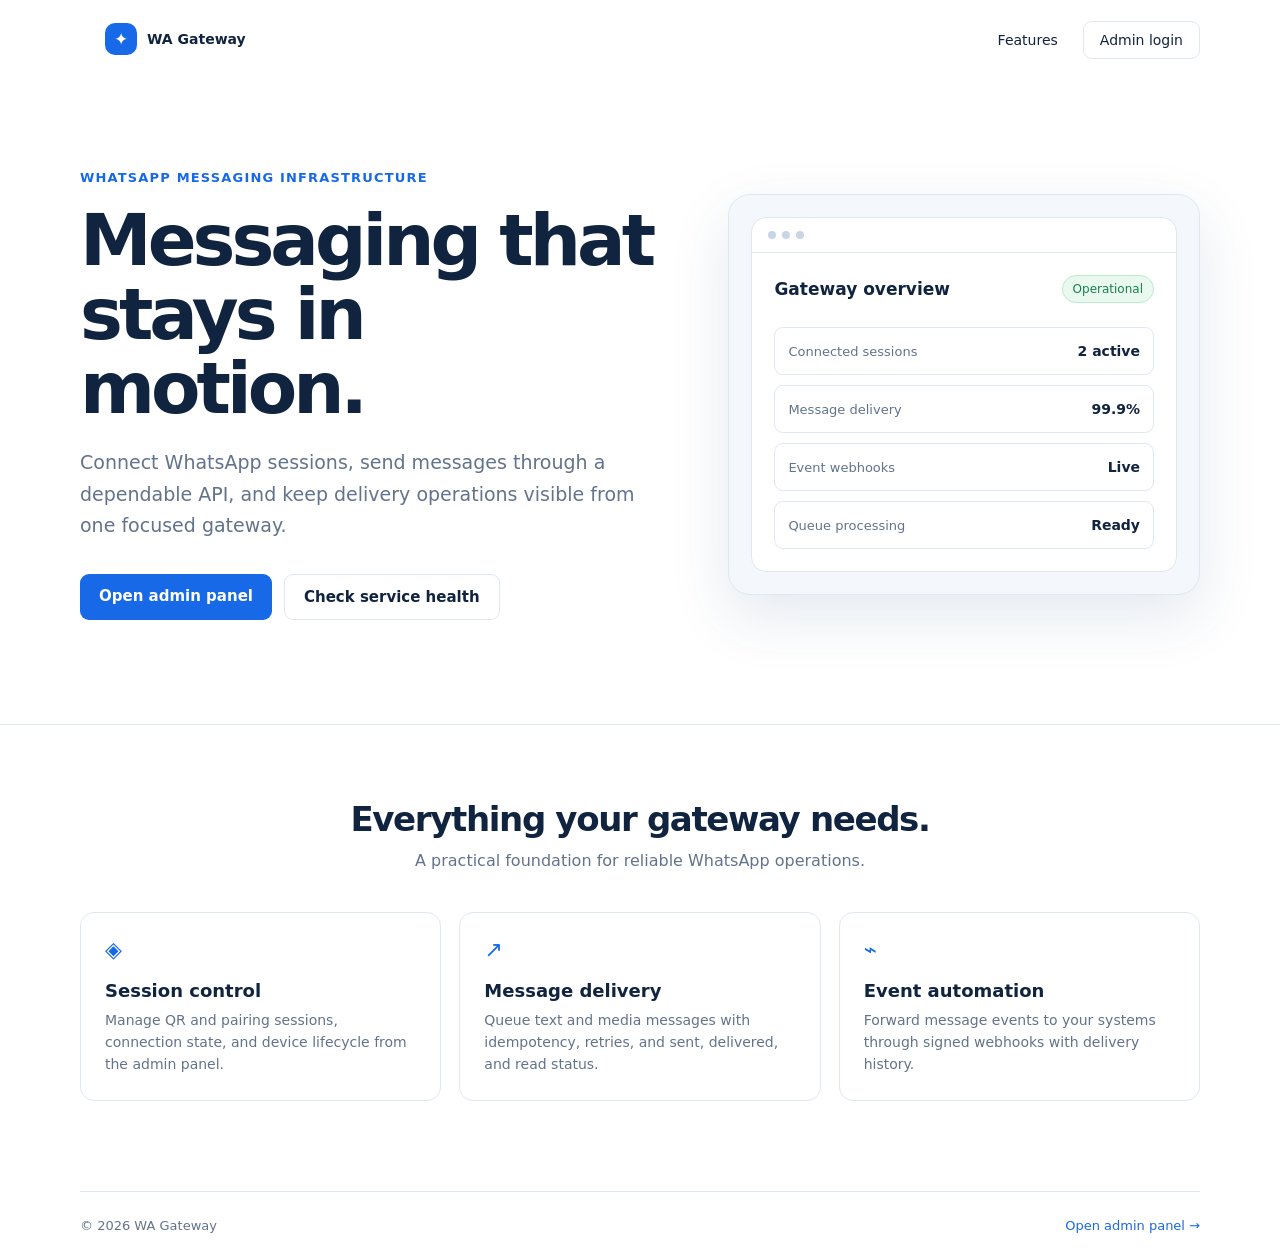
==== internal/landing/index.html @ 8308547a "Add landing page route to public HTTP server" ====
<!doctype html>
<html lang="en">
<head>
  <meta charset="utf-8">
  <meta name="viewport" content="width=device-width, initial-scale=1">
  <meta name="description" content="A reliable WhatsApp gateway for sessions, messaging, webhooks, and queue operations.">
  <title>WA Gateway — WhatsApp messaging infrastructure</title>
  <style>
    :root{color-scheme:light;--ink:#10233f;--muted:#63738b;--blue:#1769e8;--line:#dfe7f1;--soft:#f4f8fd}
    *{box-sizing:border-box}body{margin:0;font-family:Inter,ui-sans-serif,system-ui,-apple-system,BlinkMacSystemFont,"Segoe UI",sans-serif;color:var(--ink);background:#fff}
    .wrap{width:min(1120px,calc(100% - 40px));margin:auto}.nav{height:78px;display:flex;align-items:center;justify-content:space-between}.brand{display:flex;align-items:center;gap:10px;font-weight:750;font-size:18px}.mark{width:32px;height:32px;border-radius:10px;background:var(--blue);color:white;display:grid;place-items:center;font-size:17px}.nav a{color:var(--ink);text-decoration:none;font-size:14px;margin-left:25px}.nav .login{border:1px solid var(--line);padding:10px 16px;border-radius:9px}
    .hero{padding:92px 0 104px;display:grid;grid-template-columns:1.1fr .9fr;gap:72px;align-items:center}.eyebrow{color:var(--blue);font-weight:700;font-size:13px;letter-spacing:.09em;text-transform:uppercase}.hero h1{font-size:clamp(42px,6vw,72px);line-height:1.03;letter-spacing:-.055em;margin:18px 0 22px}.hero p{font-size:19px;line-height:1.65;color:var(--muted);max-width:590px;margin:0}.actions{display:flex;gap:12px;margin-top:32px}.btn{display:inline-block;text-decoration:none;border-radius:9px;padding:13px 19px;font-weight:650;font-size:15px}.primary{background:var(--blue);color:#fff}.secondary{border:1px solid var(--line);color:var(--ink);background:#fff}
    .panel{background:var(--soft);border:1px solid var(--line);border-radius:22px;padding:22px;box-shadow:0 22px 60px rgba(32,78,135,.12)}.window{background:#fff;border:1px solid var(--line);border-radius:15px;overflow:hidden}.windowbar{padding:13px 16px;border-bottom:1px solid var(--line);display:flex;gap:6px}.windowbar i{width:8px;height:8px;border-radius:50%;background:#c9d5e5}.windowbody{padding:22px}.status{display:flex;justify-content:space-between;align-items:center;margin-bottom:24px}.status strong{font-size:17px}.pill{font-size:12px;color:#16804a;background:#e9f9f0;border:1px solid #bcebd0;padding:6px 10px;border-radius:999px}.rows{display:grid;gap:10px}.row{height:48px;border:1px solid var(--line);border-radius:9px;display:flex;align-items:center;justify-content:space-between;padding:0 13px;color:var(--muted);font-size:13px}.row b{color:var(--ink);font-size:14px}.features{border-top:1px solid var(--line);padding:74px 0 90px}.features h2{text-align:center;font-size:34px;letter-spacing:-.04em;margin:0 0 12px}.lead{text-align:center;color:var(--muted);margin:0 auto 42px}.grid{display:grid;grid-template-columns:repeat(3,1fr);gap:18px}.card{border:1px solid var(--line);border-radius:14px;padding:24px}.icon{color:var(--blue);font-size:22px}.card h3{margin:18px 0 8px;font-size:18px}.card p{color:var(--muted);line-height:1.6;margin:0;font-size:14px}.foot{border-top:1px solid var(--line);padding:26px 0;color:var(--muted);font-size:13px;display:flex;justify-content:space-between}.foot a{color:var(--blue);text-decoration:none}@media(max-width:800px){.hero{grid-template-columns:1fr;padding:60px 0 70px;gap:44px}.grid{grid-template-columns:1fr}.nav a:not(.login){display:none}.foot{display:block}.foot a{display:inline-block;margin-top:10px}}
  </style>
</head>
<body>
  <header class="wrap nav"><a class="brand" href="/"><span class="mark">✦</span>WA Gateway</a><nav><a href="#features">Features</a><a href="/admin" class="login">Admin login</a></nav></header>
  <main>
    <section class="wrap hero"><div><div class="eyebrow">WhatsApp messaging infrastructure</div><h1>Messaging that stays in motion.</h1><p>Connect WhatsApp sessions, send messages through a dependable API, and keep delivery operations visible from one focused gateway.</p><div class="actions"><a class="btn primary" href="/admin">Open admin panel</a><a class="btn secondary" href="/health">Check service health</a></div></div><div class="panel"><div class="window"><div class="windowbar"><i></i><i></i><i></i></div><div class="windowbody"><div class="status"><strong>Gateway overview</strong><span class="pill">Operational</span></div><div class="rows"><div class="row"><span>Connected sessions</span><b>2 active</b></div><div class="row"><span>Message delivery</span><b>99.9%</b></div><div class="row"><span>Event webhooks</span><b>Live</b></div><div class="row"><span>Queue processing</span><b>Ready</b></div></div></div></div></div></section>
    <section class="features" id="features"><div class="wrap"><h2>Everything your gateway needs.</h2><p class="lead">A practical foundation for reliable WhatsApp operations.</p><div class="grid"><article class="card"><div class="icon">◈</div><h3>Session control</h3><p>Manage QR and pairing sessions, connection state, and device lifecycle from the admin panel.</p></article><article class="card"><div class="icon">↗</div><h3>Message delivery</h3><p>Queue text and media messages with idempotency, retries, and sent, delivered, and read status.</p></article><article class="card"><div class="icon">⌁</div><h3>Event automation</h3><p>Forward message events to your systems through signed webhooks with delivery history.</p></article></div></div></section>
  </main>
  <footer class="wrap foot"><span>© 2026 WA Gateway</span><a href="/admin">Open admin panel →</a></footer>
</body>
</html>
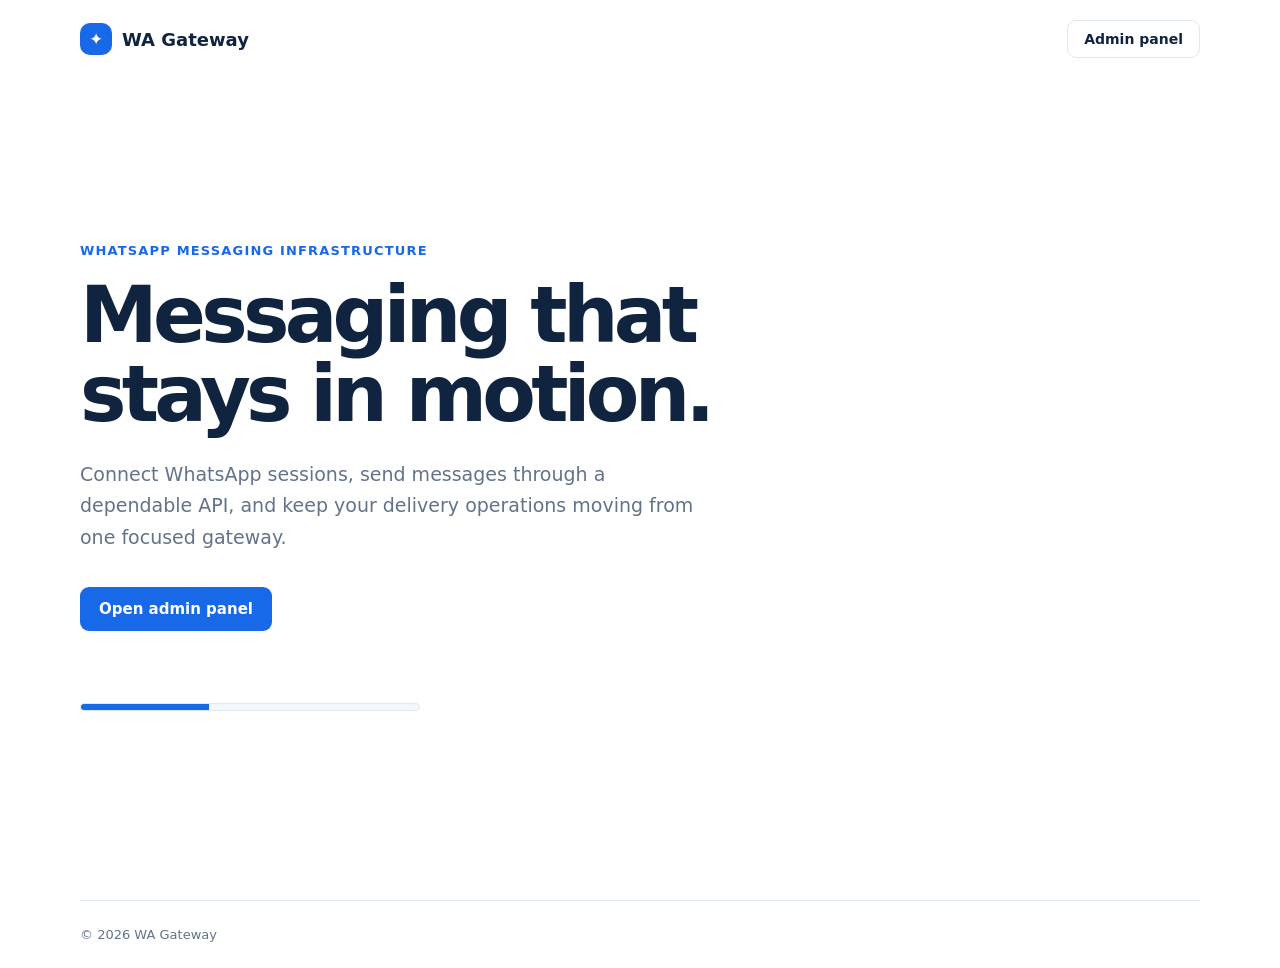
==== commit 19933b6e: "Remove health endpoint and simplify landing page" ====
--- a/internal/landing/index.html
+++ b/internal/landing/index.html
@@ -3,22 +3,48 @@
 <head>
   <meta charset="utf-8">
   <meta name="viewport" content="width=device-width, initial-scale=1">
-  <meta name="description" content="A reliable WhatsApp gateway for sessions, messaging, webhooks, and queue operations.">
+  <meta name="description" content="WA Gateway provides dependable WhatsApp messaging infrastructure.">
   <title>WA Gateway — WhatsApp messaging infrastructure</title>
   <style>
     :root{color-scheme:light;--ink:#10233f;--muted:#63738b;--blue:#1769e8;--line:#dfe7f1;--soft:#f4f8fd}
-    *{box-sizing:border-box}body{margin:0;font-family:Inter,ui-sans-serif,system-ui,-apple-system,BlinkMacSystemFont,"Segoe UI",sans-serif;color:var(--ink);background:#fff}
-    .wrap{width:min(1120px,calc(100% - 40px));margin:auto}.nav{height:78px;display:flex;align-items:center;justify-content:space-between}.brand{display:flex;align-items:center;gap:10px;font-weight:750;font-size:18px}.mark{width:32px;height:32px;border-radius:10px;background:var(--blue);color:white;display:grid;place-items:center;font-size:17px}.nav a{color:var(--ink);text-decoration:none;font-size:14px;margin-left:25px}.nav .login{border:1px solid var(--line);padding:10px 16px;border-radius:9px}
-    .hero{padding:92px 0 104px;display:grid;grid-template-columns:1.1fr .9fr;gap:72px;align-items:center}.eyebrow{color:var(--blue);font-weight:700;font-size:13px;letter-spacing:.09em;text-transform:uppercase}.hero h1{font-size:clamp(42px,6vw,72px);line-height:1.03;letter-spacing:-.055em;margin:18px 0 22px}.hero p{font-size:19px;line-height:1.65;color:var(--muted);max-width:590px;margin:0}.actions{display:flex;gap:12px;margin-top:32px}.btn{display:inline-block;text-decoration:none;border-radius:9px;padding:13px 19px;font-weight:650;font-size:15px}.primary{background:var(--blue);color:#fff}.secondary{border:1px solid var(--line);color:var(--ink);background:#fff}
-    .panel{background:var(--soft);border:1px solid var(--line);border-radius:22px;padding:22px;box-shadow:0 22px 60px rgba(32,78,135,.12)}.window{background:#fff;border:1px solid var(--line);border-radius:15px;overflow:hidden}.windowbar{padding:13px 16px;border-bottom:1px solid var(--line);display:flex;gap:6px}.windowbar i{width:8px;height:8px;border-radius:50%;background:#c9d5e5}.windowbody{padding:22px}.status{display:flex;justify-content:space-between;align-items:center;margin-bottom:24px}.status strong{font-size:17px}.pill{font-size:12px;color:#16804a;background:#e9f9f0;border:1px solid #bcebd0;padding:6px 10px;border-radius:999px}.rows{display:grid;gap:10px}.row{height:48px;border:1px solid var(--line);border-radius:9px;display:flex;align-items:center;justify-content:space-between;padding:0 13px;color:var(--muted);font-size:13px}.row b{color:var(--ink);font-size:14px}.features{border-top:1px solid var(--line);padding:74px 0 90px}.features h2{text-align:center;font-size:34px;letter-spacing:-.04em;margin:0 0 12px}.lead{text-align:center;color:var(--muted);margin:0 auto 42px}.grid{display:grid;grid-template-columns:repeat(3,1fr);gap:18px}.card{border:1px solid var(--line);border-radius:14px;padding:24px}.icon{color:var(--blue);font-size:22px}.card h3{margin:18px 0 8px;font-size:18px}.card p{color:var(--muted);line-height:1.6;margin:0;font-size:14px}.foot{border-top:1px solid var(--line);padding:26px 0;color:var(--muted);font-size:13px;display:flex;justify-content:space-between}.foot a{color:var(--blue);text-decoration:none}@media(max-width:800px){.hero{grid-template-columns:1fr;padding:60px 0 70px;gap:44px}.grid{grid-template-columns:1fr}.nav a:not(.login){display:none}.foot{display:block}.foot a{display:inline-block;margin-top:10px}}
+    *{box-sizing:border-box}
+    body{margin:0;font-family:Inter,ui-sans-serif,system-ui,-apple-system,BlinkMacSystemFont,"Segoe UI",sans-serif;color:var(--ink);background:#fff}
+    .wrap{width:min(1120px,calc(100% - 40px));margin:auto}
+    .nav{height:78px;display:flex;align-items:center;justify-content:space-between}
+    .brand{display:flex;align-items:center;gap:10px;color:var(--ink);font-size:18px;font-weight:750;text-decoration:none}
+    .mark{width:32px;height:32px;border-radius:10px;background:var(--blue);color:#fff;display:grid;place-items:center;font-size:17px}
+    .nav-link{border:1px solid var(--line);border-radius:9px;color:var(--ink);font-size:14px;font-weight:650;padding:10px 16px;text-decoration:none}
+    .hero{min-height:calc(100vh - 78px);padding:76px 0 100px;display:flex;align-items:center}
+    .hero-content{max-width:720px}
+    .eyebrow{color:var(--blue);font-size:13px;font-weight:700;letter-spacing:.09em;text-transform:uppercase}
+    h1{font-size:clamp(44px,7vw,78px);line-height:1.02;letter-spacing:-.06em;margin:18px 0 24px}
+    .intro{color:var(--muted);font-size:19px;line-height:1.65;margin:0;max-width:620px}
+    .actions{display:flex;gap:12px;margin-top:34px}
+    .btn{border-radius:9px;display:inline-block;font-size:15px;font-weight:650;padding:13px 19px;text-decoration:none}
+    .primary{background:var(--blue);color:#fff}
+    .secondary{background:var(--soft);border:1px solid var(--line);color:var(--ink)}
+    .accent{margin-top:72px;background:var(--soft);border:1px solid var(--line);border-radius:18px;height:8px;max-width:340px;overflow:hidden}
+    .accent span{background:var(--blue);display:block;height:100%;width:38%}
+    .foot{border-top:1px solid var(--line);color:var(--muted);font-size:13px;padding:26px 0}
+    @media(max-width:600px){.hero{min-height:calc(100vh - 78px);padding:48px 0 72px}.intro{font-size:17px}.actions{align-items:stretch;flex-direction:column;max-width:240px}.accent{margin-top:52px}}
   </style>
 </head>
 <body>
-  <header class="wrap nav"><a class="brand" href="/"><span class="mark">✦</span>WA Gateway</a><nav><a href="#features">Features</a><a href="/admin" class="login">Admin login</a></nav></header>
-  <main>
-    <section class="wrap hero"><div><div class="eyebrow">WhatsApp messaging infrastructure</div><h1>Messaging that stays in motion.</h1><p>Connect WhatsApp sessions, send messages through a dependable API, and keep delivery operations visible from one focused gateway.</p><div class="actions"><a class="btn primary" href="/admin">Open admin panel</a><a class="btn secondary" href="/health">Check service health</a></div></div><div class="panel"><div class="window"><div class="windowbar"><i></i><i></i><i></i></div><div class="windowbody"><div class="status"><strong>Gateway overview</strong><span class="pill">Operational</span></div><div class="rows"><div class="row"><span>Connected sessions</span><b>2 active</b></div><div class="row"><span>Message delivery</span><b>99.9%</b></div><div class="row"><span>Event webhooks</span><b>Live</b></div><div class="row"><span>Queue processing</span><b>Ready</b></div></div></div></div></div></section>
-    <section class="features" id="features"><div class="wrap"><h2>Everything your gateway needs.</h2><p class="lead">A practical foundation for reliable WhatsApp operations.</p><div class="grid"><article class="card"><div class="icon">◈</div><h3>Session control</h3><p>Manage QR and pairing sessions, connection state, and device lifecycle from the admin panel.</p></article><article class="card"><div class="icon">↗</div><h3>Message delivery</h3><p>Queue text and media messages with idempotency, retries, and sent, delivered, and read status.</p></article><article class="card"><div class="icon">⌁</div><h3>Event automation</h3><p>Forward message events to your systems through signed webhooks with delivery history.</p></article></div></div></section>
+  <header class="wrap nav">
+    <a class="brand" href="/"><span class="mark">✦</span>WA Gateway</a>
+    <a class="nav-link" href="/admin">Admin panel</a>
+  </header>
+  <main class="wrap hero">
+    <div class="hero-content">
+      <div class="eyebrow">WhatsApp messaging infrastructure</div>
+      <h1>Messaging that stays in motion.</h1>
+      <p class="intro">Connect WhatsApp sessions, send messages through a dependable API, and keep your delivery operations moving from one focused gateway.</p>
+      <div class="actions">
+        <a class="btn primary" href="/admin">Open admin panel</a>
+      </div>
+      <div class="accent" aria-hidden="true"><span></span></div>
+    </div>
   </main>
-  <footer class="wrap foot"><span>© 2026 WA Gateway</span><a href="/admin">Open admin panel →</a></footer>
+  <footer class="wrap foot">© 2026 WA Gateway</footer>
 </body>
 </html>
